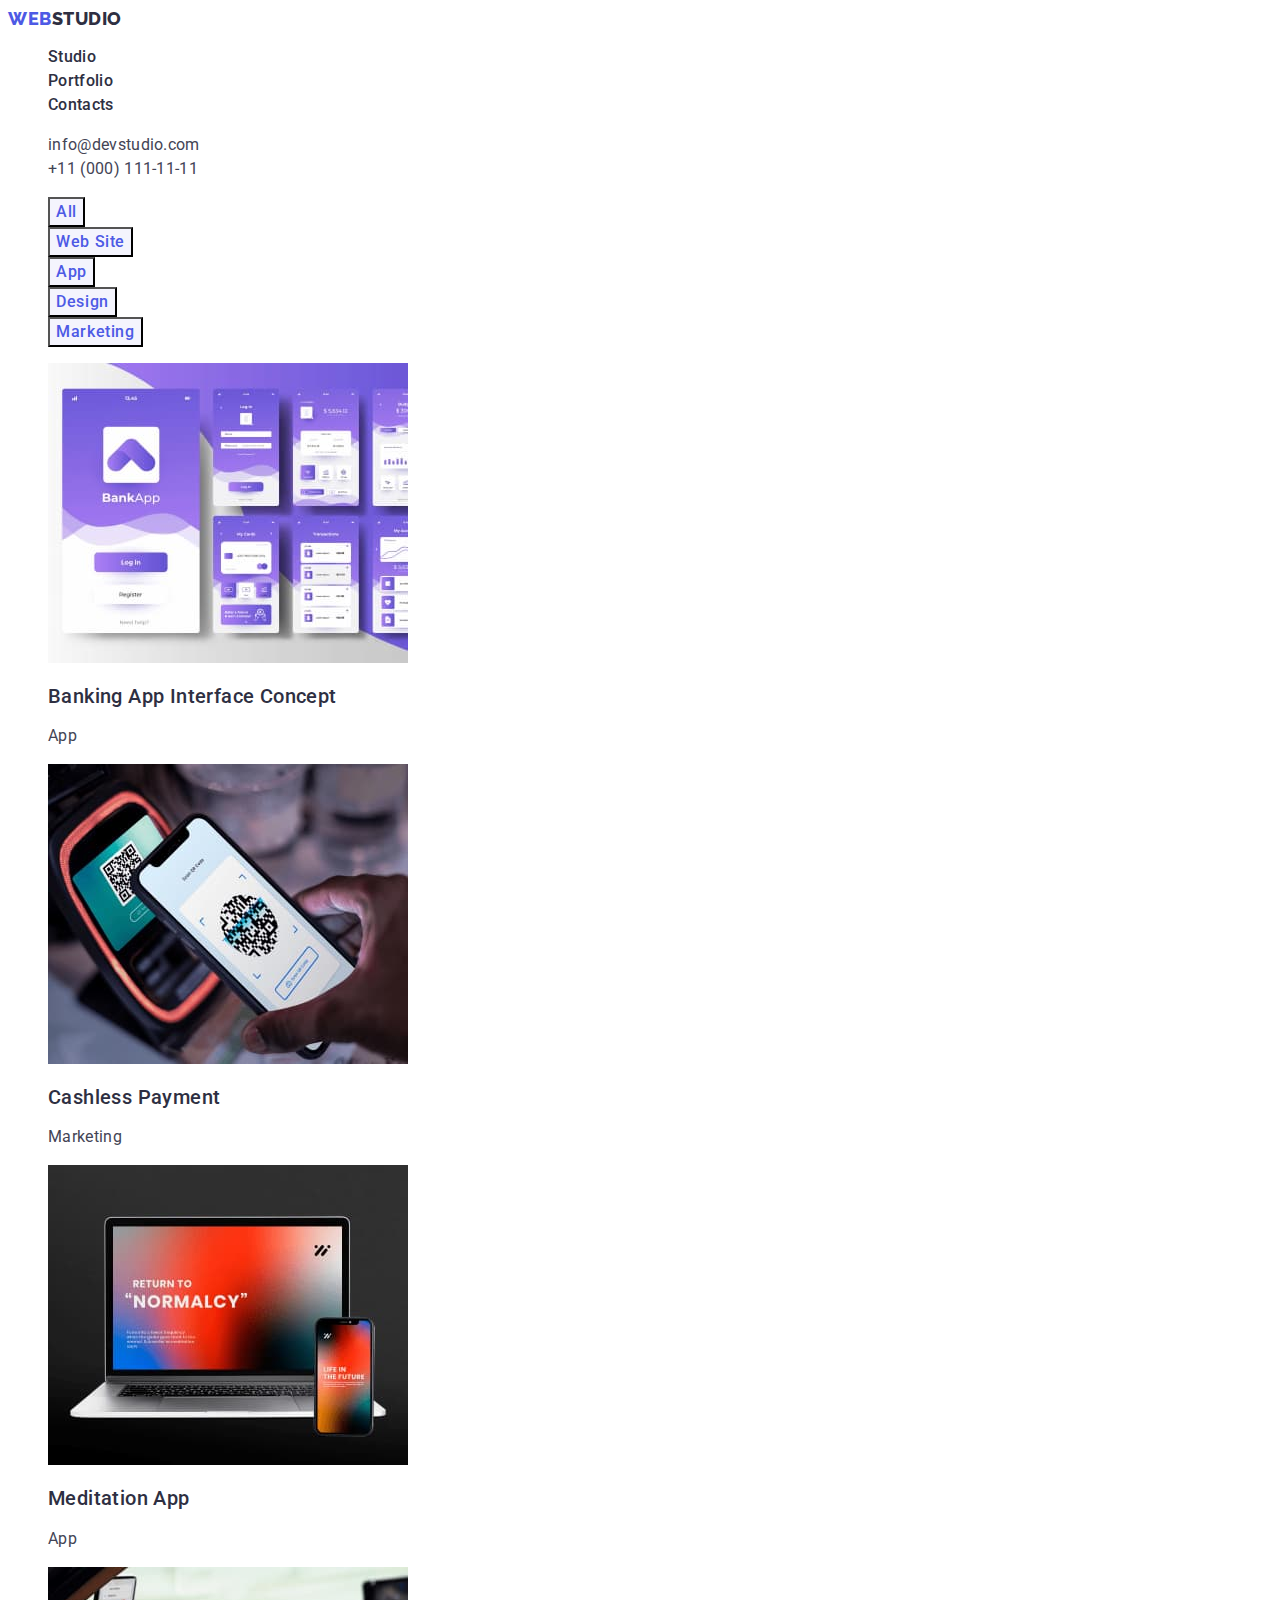
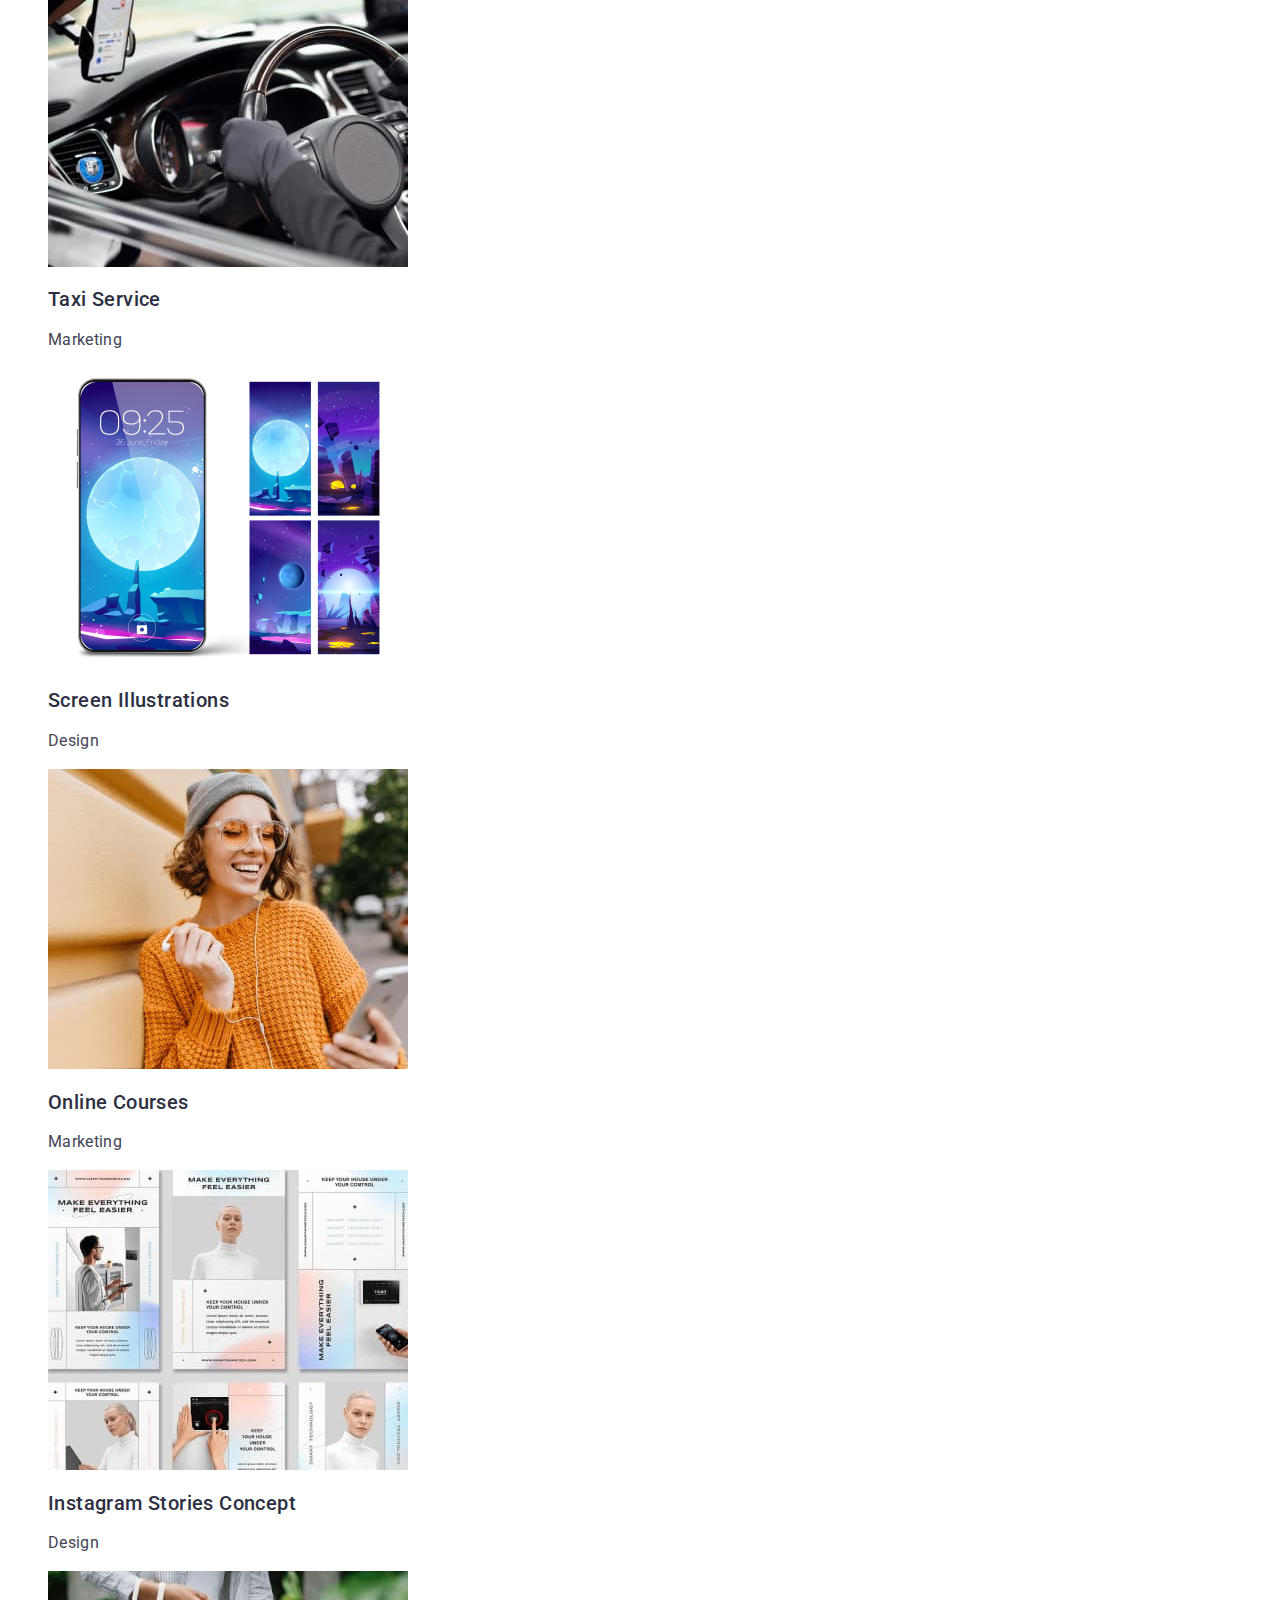
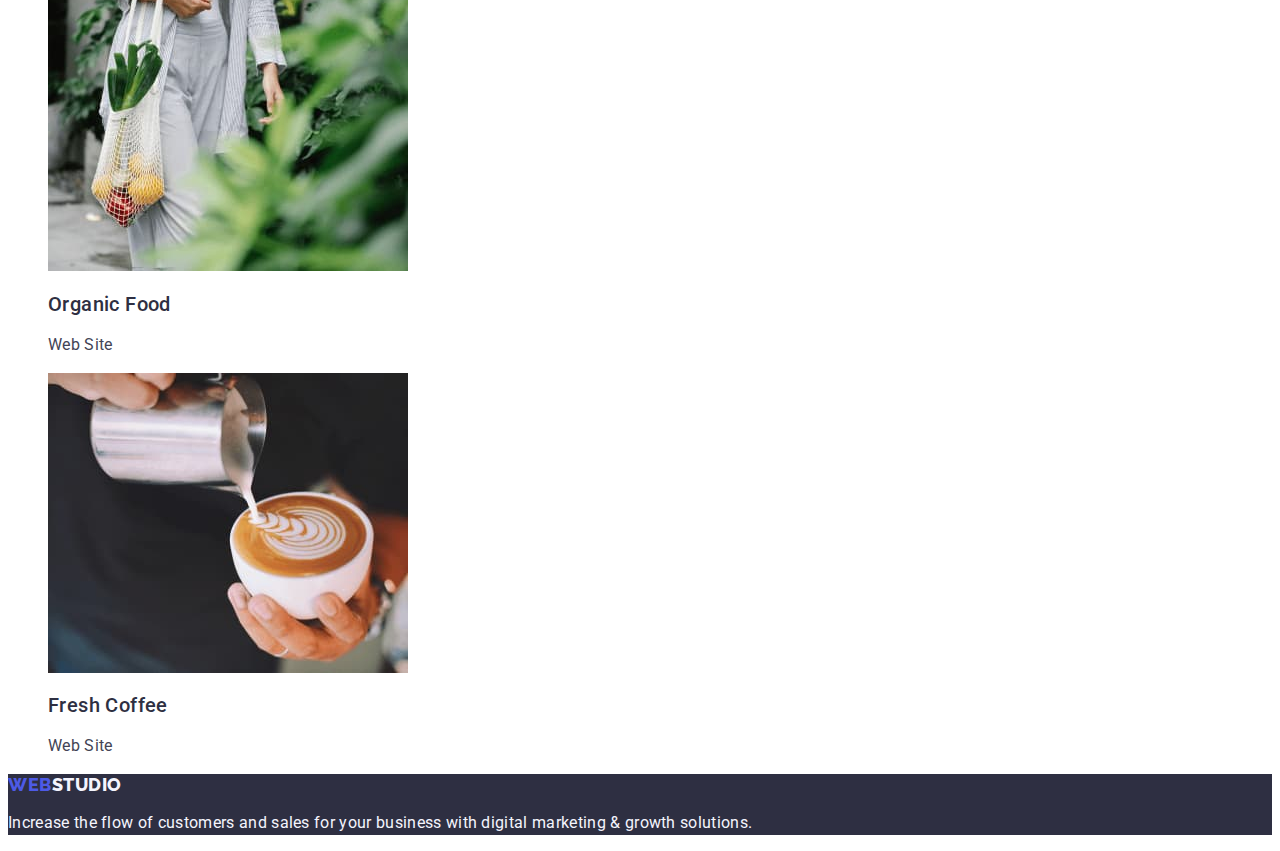
==== portfolio.html @ b1400682 "Initial commit" ====
<!DOCTYPE html>
<html lang="en">
  <head>
    <meta charset="UTF-8" />
    <meta http-equiv="X-UA-Compatible" content="IE=edge" />
    <meta name="viewport" content="width=device-width, initial-scale=1.0" />
    <title>Portfolio</title>
    <link rel="preconnect" href="https://fonts.googleapis.com" />
    <link rel="preconnect" href="https://fonts.gstatic.com" crossorigin />
    <link
      href="https://fonts.googleapis.com/css2?family=Raleway:wght@800&family=Roboto:wght@400;500;700;900&display=swap"
      rel="stylesheet"
    />
    <link rel="stylesheet" href="./css/styles.css" />
  </head>
  <body>
    <header class="page-header">
      <nav class="nav-header">
        <a class="logo link" href="./index.html"
          >Web<span class="part-logo">Studio</span></a
        >
        <ul class="menu list">
          <li class="menu-item">
            <a class="menu-link link" href="./index.html">Studio</a>
          </li>
          <li>
            <a class="menu-link link" href="./portfolio.html">Portfolio</a>
          </li>
          <li class="menu-item">
            <a class="menu-link link" href="">Contacts</a>
          </li>
        </ul>
      </nav>
      <address class="contacts">
        <ul class="contact-information list">
          <li class="contact-information-item">
            <a
              class="contact-information-link link"
              href="mailto:info@devstudio.com"
              >info@devstudio.com</a
            >
          </li>
          <li class="contact-information-item">
            <a class="contact-information-link link" href="tel:+110001111111"
              >+11 (000) 111-11-11</a
            >
          </li>
        </ul>
      </address>
    </header>

    <main>
      <section class="projects">
        <h1 hidden>List of projects</h1>
        <ul class="list">
          <li class="list-item">
            <button type="button" class="btn-filter">All</button>
          </li>
          <li class="list-item">
            <button type="button" class="btn-filter">Web Site</button>
          </li>
          <li class="list-item">
            <button type="button" class="btn-filter">App</button>
          </li>
          <li class="list-item">
            <button type="button" class="btn-filter">Design</button>
          </li>
          <li class="list-item">
            <button type="button" class="btn-filter">Marketing</button>
          </li>
        </ul>

        <ul class="projects-list list">
          <li class="projects-item">
            <a class="projects-link link" href="">
              <img
                class="projects-img"
                src="./images/portfolio/img8.jpg"
                alt="Internet banking
              application"
                width="360"
              />
              <h2 class="projects-tittle">Banking App Interface Concept</h2>
              <p class="projects-filter">App</p></a
            >
          </li>

          <li class="projects-item">
            <a class="projects-link link" href="">
              <img
                class="projects-img"
                src="./images/portfolio/img7.jpg"
                alt="Payment system"
                width="360"
              />
              <h2 class="projects-tittle">Cashless Payment</h2>
              <p class="projects-filter">Marketing</p></a
            >
          </li>

          <li class="projects-item">
            <a class="projects-link link" href="">
              <img
                class="projects-img"
                src="./images/portfolio/img6.jpg"
                alt="Laptop and smartphone
              with meditation app open"
                width="360"
              />
              <h2 class="projects-tittle">Meditation App</h2>
              <p class="projects-filter">App</p></a
            >
          </li>

          <li class="projects-item">
            <a class="projects-link link" href="">
              <img
                class="projects-img"
                src="./images/portfolio/img5.jpg"
                alt="Interior of a car with
              a driver"
                width="360"
              />
              <h2 class="projects-tittle">Taxi Service</h2>
              <p class="projects-filter">Marketing</p></a
            >
          </li>

          <li class="projects-item">
            <a class="projects-link link" href="">
              <img
                class="projects-img"
                src="./images/portfolio/img4.jpg"
                alt="Smartphone with home
              screen wallpaper"
                width="360"
              />
              <h2 class="projects-tittle">Screen Illustrations</h2>
              <p class="projects-filter">Design</p></a
            >
          </li>

          <li class="projects-item">
            <a class="projects-link link" href="">
              <img
                class="projects-img"
                src="./images/portfolio/img3.jpg"
                alt="A girl in headphones
              and with a smartphone in her hands"
                width="360"
              />
              <h2 class="projects-tittle">Online Courses</h2>
              <p class="projects-filter">Marketing</p></a
            >
          </li>

          <li class="projects-item">
            <a class="projects-link link" href="">
              <img
                class="projects-img"
                src="./images/portfolio/img2.jpg"
                alt="Layouts for Instagram
              stories"
                width="360"
              />
              <h2 class="projects-tittle">Instagram Stories Concept</h2>
              <p class="projects-filter">Design</p></a
            >
          </li>

          <li class="projects-item">
            <a class="projects-link link" href="">
              <img
                class="projects-img"
                src="./images/portfolio/img1.jpg"
                alt="The girl is holding a
              net with fruits"
                width="360"
              />
              <h2 class="projects-tittle">Organic Food</h2>
              <p class="projects-filter">Web Site</p></a
            >
          </li>

          <li class="projects-item">
            <a class="projects-link link" href="">
              <img
                class="projects-img"
                src="./images/portfolio/img.jpg"
                alt="A mug of coffee in the
              barista's hand"
                width="360"
              />
              <h2 class="projects-tittle">Fresh Coffee</h2>
              <p class="projects-filter">Web Site</p></a
            >
          </li>
        </ul>
      </section>
    </main>
    <footer class="footer">
      <a class="footer-logo link" href="./index.html"
        >Web<span class="footer-part-logo">Studio</span></a
      >
      <p class="footer-text">
        Increase the flow of customers and sales for your business with digital
        marketing & growth solutions.
      </p>
    </footer>
  </body>
</html>
---- css/styles.css ----
:root {
  --main-font-family: 'Roboto', sans-serif;
  --secondary-font-family: 'Raleway', sans-serif;
  --primary-text-color: #434455;
  --secondary-text-color: #2e2f42;
  --accent-color: #4d5ae5;
  --hover-focus-color: #404bbf;
  --text-color-theme-dark: #f4f4fd;
  --background-color-light: #f4f4fd;
  --background-color-dark: #2e2f42;
}

.list {
  list-style: none;
}

.link {
  text-decoration: none;
}

button {
  font-family: inherit;
  cursor: pointer;
}

body {
  font-family: var(--main-font-family);
  color: var(--primary-text-color);
  background-color: #ffffff;
}

/* Header */
.logo,
.part-logo {
  font-family: var(--secondary-font-family);
  color: var(--accent-color);
  font-weight: 800;
  font-size: 18px;
  line-height: 1.17;
  letter-spacing: 0.03em;
  text-transform: uppercase;
}
.part-logo {
  color: var(--secondary-text-color);
}
.menu-link {
  font-weight: 500;
  font-size: 16px;
  line-height: 1.5;
  letter-spacing: 0.02em;
  color: var(--secondary-text-color);
}
.menu-link:hover,
.menu-link:focus {
  color: var(--hover-focus-color);
}
.contacts {
  font-style: normal;
}
.contact-information-link:hover,
.contact-information-link:focus {
  color: var(--hover-focus-color);
}
.contact-information-link {
  font-size: 16px;
  line-height: 1.5;
  letter-spacing: 0.02em;
  color: var(--primary-text-color);
}
.current:hover,
.current:focus {
  color: var(--hover-focus-color);
}
/* Hero section */
.hero-title {
  font-weight: 700;
  font-size: 56px;
  line-height: 1.07;
  text-align: center;
  letter-spacing: 0.02em;
  color: #ffffff;
}
.hero {
  background-color: var(--background-color-dark);
}

.btn-order {
  font-family: inherit;
  font-weight: 500;
  font-size: 16px;
  line-height: 1.5;
  align-items: center;
  letter-spacing: 0.04em;
  color: #ffffff;
  background: var(--accent-color);
}
.btn-order:hover,
.btn-order:focus {
  background-color: var(--hover-focus-color);
}

/* Feautures section */
.feautures-tittle {
  font-weight: 500;
  font-size: 20px;
  line-height: 1.2;
  letter-spacing: 0.02em;
  color: var(--secondary-text-color);
}
.feautures-text {
  font-size: 16px;
  line-height: 1.5;
  letter-spacing: 0.02em;
}
/* Activity */
.activity-tittle,
.team-tittle {
  font-weight: 700;
  font-size: 36px;
  line-height: 1.11;
  text-align: center;
  letter-spacing: 0.02em;
  text-transform: capitalize;
  color: var(--secondary-text-color);
}
/* Our Team */
.team-member {
  font-weight: 500;
  font-size: 20px;
  line-height: 1.2;
  letter-spacing: 0.02em;
  color: var(--secondary-text-color);
}
.team-member-position {
  font-size: 16px;
  line-height: 1.5;
  letter-spacing: 0.02em;
}
.team {
  background-color: var(--background-color-light);
}
.team-item {
  background-color: #ffffff;
}
/* Footer */
.footer {
  background-color: var(--background-color-dark);
}
.footer-text {
  font-size: 16px;
  line-height: 1.5;
  letter-spacing: 0.02em;
  color: var(--text-color-theme-dark);
}
.footer-logo,
.footer-part-logo {
  font-family: var(--secondary-font-family);
  color: var(--accent-color);
  font-weight: 800;
  font-size: 18px;
  line-height: 1.17;
  letter-spacing: 0.03em;
  text-transform: uppercase;
}
.footer-part-logo {
  color: var(--text-color-theme-dark);
}

/* Portfolio */
.btn-filter {
  font-family: inherit;
  font-weight: 500;
  font-size: 16px;
  line-height: 1.5;
  align-items: center;
  text-align: center;
  letter-spacing: 0.04em;
  color: var(--accent-color);
  background-color: var(--background-color-light);
}
.btn-filter:hover,
.btn-filter:focus {
  color: #ffffff;
  background-color: var(--hover-focus-color);
}
/* Projects */
.projects-tittle {
  font-weight: 500;
  font-size: 20px;
  line-height: 1.2;
  letter-spacing: 0.02em;
  color: var(--secondary-text-color);
}
.projects-filter {
  font-size: 16px;
  line-height: 1.5;
  letter-spacing: 0.02em;
  color: var(--primary-text-color);
}
.projects-item {
  background-color: #ffffff;
}
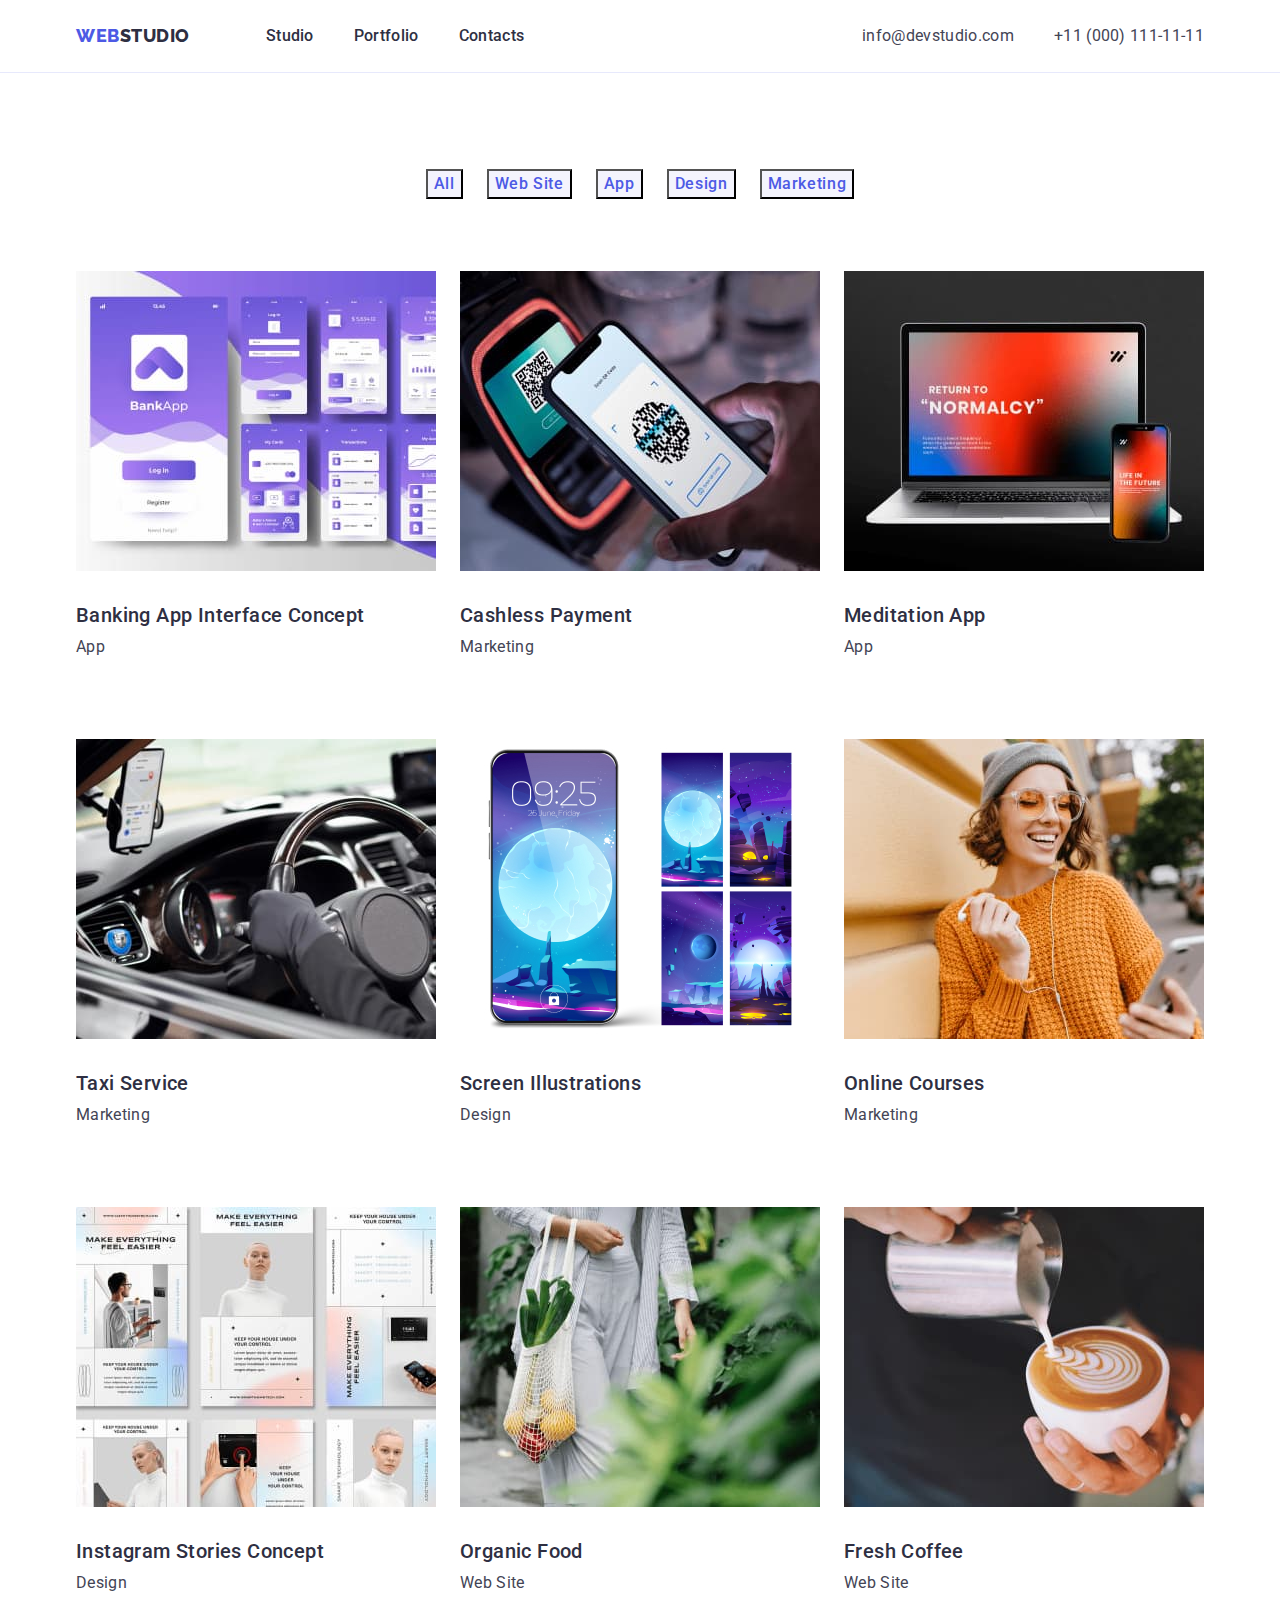
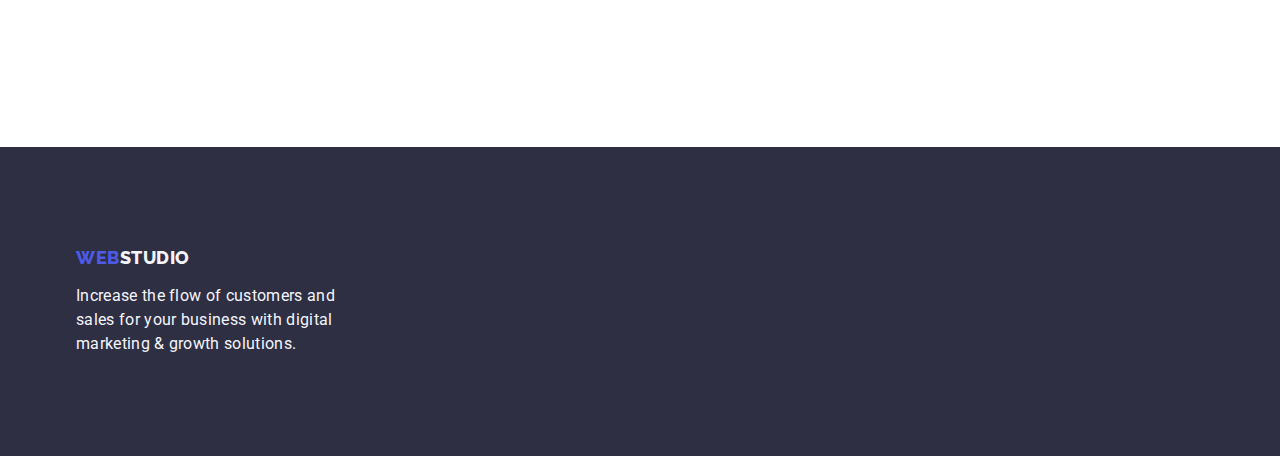
==== commit 16506ab4: "adds geometry" ====
--- a/portfolio.html
+++ b/portfolio.html
@@ -11,201 +11,231 @@
       href="https://fonts.googleapis.com/css2?family=Raleway:wght@800&family=Roboto:wght@400;500;700;900&display=swap"
       rel="stylesheet"
     />
+    <link
+      rel="stylesheet"
+      href="https://cdnjs.cloudflare.com/ajax/libs/modern-normalize/1.1.0/modern-normalize.min.css"
+    />
     <link rel="stylesheet" href="./css/styles.css" />
   </head>
   <body>
-    <header class="page-header">
-      <nav class="nav-header">
-        <a class="logo link" href="./index.html"
-          >Web<span class="part-logo">Studio</span></a
-        >
-        <ul class="menu list">
-          <li class="menu-item">
-            <a class="menu-link link" href="./index.html">Studio</a>
-          </li>
-          <li>
-            <a class="menu-link link" href="./portfolio.html">Portfolio</a>
-          </li>
-          <li class="menu-item">
-            <a class="menu-link link" href="">Contacts</a>
-          </li>
-        </ul>
-      </nav>
-      <address class="contacts">
-        <ul class="contact-information list">
-          <li class="contact-information-item">
-            <a
-              class="contact-information-link link"
-              href="mailto:info@devstudio.com"
-              >info@devstudio.com</a
-            >
-          </li>
-          <li class="contact-information-item">
-            <a class="contact-information-link link" href="tel:+110001111111"
-              >+11 (000) 111-11-11</a
-            >
-          </li>
-        </ul>
-      </address>
+    <header class="page-header header-portfolio">
+      <div class="container page-header-container">
+        <nav class="nav-header">
+          <a class="logo link" href="./index.html"
+            >Web<span class="part-logo">Studio</span></a
+          >
+          <ul class="menu list">
+            <li class="menu-item">
+              <a class="menu-link link" href="./index.html">Studio</a>
+            </li>
+            <li class="menu-item">
+              <a class="menu-link link" href="./portfolio.html">Portfolio</a>
+            </li>
+            <li class="menu-item">
+              <a class="menu-link link" href="">Contacts</a>
+            </li>
+          </ul>
+        </nav>
+        <address class="contacts">
+          <ul class="contact-information list">
+            <li class="contact-information-item">
+              <a
+                class="contact-information-link link"
+                href="mailto:info@devstudio.com"
+                >info@devstudio.com</a
+              >
+            </li>
+            <li class="contact-information-item">
+              <a class="contact-information-link link" href="tel:+110001111111"
+                >+11 (000) 111-11-11</a
+              >
+            </li>
+          </ul>
+        </address>
+      </div>
     </header>
 
     <main>
       <section class="projects">
-        <h1 hidden>List of projects</h1>
-        <ul class="list">
-          <li class="list-item">
-            <button type="button" class="btn-filter">All</button>
-          </li>
-          <li class="list-item">
-            <button type="button" class="btn-filter">Web Site</button>
-          </li>
-          <li class="list-item">
-            <button type="button" class="btn-filter">App</button>
-          </li>
-          <li class="list-item">
-            <button type="button" class="btn-filter">Design</button>
-          </li>
-          <li class="list-item">
-            <button type="button" class="btn-filter">Marketing</button>
-          </li>
-        </ul>
-
-        <ul class="projects-list list">
-          <li class="projects-item">
-            <a class="projects-link link" href="">
-              <img
-                class="projects-img"
-                src="./images/portfolio/img8.jpg"
-                alt="Internet banking
+        <div class="container projects-container">
+          <h1 hidden>List of projects</h1>
+          <ul class="list projects-list-btn">
+            <li class="list-item">
+              <button type="button" class="btn-filter">All</button>
+            </li>
+            <li class="list-item">
+              <button type="button" class="btn-filter">Web Site</button>
+            </li>
+            <li class="list-item">
+              <button type="button" class="btn-filter">App</button>
+            </li>
+            <li class="list-item">
+              <button type="button" class="btn-filter">Design</button>
+            </li>
+            <li class="list-item">
+              <button type="button" class="btn-filter">Marketing</button>
+            </li>
+          </ul>
+
+          <ul class="projects-list list">
+            <li class="projects-item">
+              <a class="projects-link link" href="">
+                <img
+                  class="projects-img"
+                  src="./images/portfolio/img8.jpg"
+                  alt="Internet banking
               application"
-                width="360"
-              />
-              <h2 class="projects-tittle">Banking App Interface Concept</h2>
-              <p class="projects-filter">App</p></a
-            >
-          </li>
-
-          <li class="projects-item">
-            <a class="projects-link link" href="">
-              <img
-                class="projects-img"
-                src="./images/portfolio/img7.jpg"
-                alt="Payment system"
-                width="360"
-              />
-              <h2 class="projects-tittle">Cashless Payment</h2>
-              <p class="projects-filter">Marketing</p></a
-            >
-          </li>
-
-          <li class="projects-item">
-            <a class="projects-link link" href="">
-              <img
-                class="projects-img"
-                src="./images/portfolio/img6.jpg"
-                alt="Laptop and smartphone
+                  width="360"
+                />
+                <div class="projects-text">
+                  <h2 class="projects-tittle">Banking App Interface Concept</h2>
+                  <p class="projects-filter">App</p>
+                </div></a
+              >
+            </li>
+
+            <li class="projects-item">
+              <a class="projects-link link" href="">
+                <img
+                  class="projects-img"
+                  src="./images/portfolio/img7.jpg"
+                  alt="Payment system"
+                  width="360"
+                />
+                <div class="projects-text">
+                  <h2 class="projects-tittle">Cashless Payment</h2>
+                  <p class="projects-filter">Marketing</p>
+                </div>
+              </a>
+            </li>
+
+            <li class="projects-item">
+              <a class="projects-link link" href="">
+                <img
+                  class="projects-img"
+                  src="./images/portfolio/img6.jpg"
+                  alt="Laptop and smartphone
               with meditation app open"
-                width="360"
-              />
-              <h2 class="projects-tittle">Meditation App</h2>
-              <p class="projects-filter">App</p></a
-            >
-          </li>
-
-          <li class="projects-item">
-            <a class="projects-link link" href="">
-              <img
-                class="projects-img"
-                src="./images/portfolio/img5.jpg"
-                alt="Interior of a car with
+                  width="360"
+                />
+                <div class="projects-text">
+                  <h2 class="projects-tittle">Meditation App</h2>
+                  <p class="projects-filter">App</p>
+                </div>
+              </a>
+            </li>
+
+            <li class="projects-item">
+              <a class="projects-link link" href="">
+                <img
+                  class="projects-img"
+                  src="./images/portfolio/img5.jpg"
+                  alt="Interior of a car with
               a driver"
-                width="360"
-              />
-              <h2 class="projects-tittle">Taxi Service</h2>
-              <p class="projects-filter">Marketing</p></a
-            >
-          </li>
-
-          <li class="projects-item">
-            <a class="projects-link link" href="">
-              <img
-                class="projects-img"
-                src="./images/portfolio/img4.jpg"
-                alt="Smartphone with home
+                  width="360"
+                />
+                <div class="projects-text">
+                  <h2 class="projects-tittle">Taxi Service</h2>
+                  <p class="projects-filter">Marketing</p>
+                </div>
+              </a>
+            </li>
+
+            <li class="projects-item">
+              <a class="projects-link link" href="">
+                <img
+                  class="projects-img"
+                  src="./images/portfolio/img4.jpg"
+                  alt="Smartphone with home
               screen wallpaper"
-                width="360"
-              />
-              <h2 class="projects-tittle">Screen Illustrations</h2>
-              <p class="projects-filter">Design</p></a
-            >
-          </li>
-
-          <li class="projects-item">
-            <a class="projects-link link" href="">
-              <img
-                class="projects-img"
-                src="./images/portfolio/img3.jpg"
-                alt="A girl in headphones
+                  width="360"
+                />
+                <div class="projects-text">
+                  <h2 class="projects-tittle">Screen Illustrations</h2>
+                  <p class="projects-filter">Design</p>
+                </div>
+              </a>
+            </li>
+
+            <li class="projects-item">
+              <a class="projects-link link" href="">
+                <img
+                  class="projects-img"
+                  src="./images/portfolio/img3.jpg"
+                  alt="A girl in headphones
               and with a smartphone in her hands"
-                width="360"
-              />
-              <h2 class="projects-tittle">Online Courses</h2>
-              <p class="projects-filter">Marketing</p></a
-            >
-          </li>
-
-          <li class="projects-item">
-            <a class="projects-link link" href="">
-              <img
-                class="projects-img"
-                src="./images/portfolio/img2.jpg"
-                alt="Layouts for Instagram
+                  width="360"
+                />
+                <div class="projects-text">
+                  <h2 class="projects-tittle">Online Courses</h2>
+                  <p class="projects-filter">Marketing</p>
+                </div>
+              </a>
+            </li>
+
+            <li class="projects-item">
+              <a class="projects-link link" href="">
+                <img
+                  class="projects-img"
+                  src="./images/portfolio/img2.jpg"
+                  alt="Layouts for Instagram
               stories"
-                width="360"
-              />
-              <h2 class="projects-tittle">Instagram Stories Concept</h2>
-              <p class="projects-filter">Design</p></a
-            >
-          </li>
-
-          <li class="projects-item">
-            <a class="projects-link link" href="">
-              <img
-                class="projects-img"
-                src="./images/portfolio/img1.jpg"
-                alt="The girl is holding a
+                  width="360"
+                />
+                <div class="projects-text">
+                  <h2 class="projects-tittle">Instagram Stories Concept</h2>
+                  <p class="projects-filter">Design</p>
+                </div>
+              </a>
+            </li>
+
+            <li class="projects-item">
+              <a class="projects-link link" href="">
+                <img
+                  class="projects-img"
+                  src="./images/portfolio/img1.jpg"
+                  alt="The girl is holding a
               net with fruits"
-                width="360"
-              />
-              <h2 class="projects-tittle">Organic Food</h2>
-              <p class="projects-filter">Web Site</p></a
-            >
-          </li>
-
-          <li class="projects-item">
-            <a class="projects-link link" href="">
-              <img
-                class="projects-img"
-                src="./images/portfolio/img.jpg"
-                alt="A mug of coffee in the
+                  width="360"
+                />
+                <div class="projects-text">
+                  <h2 class="projects-tittle">Organic Food</h2>
+                  <p class="projects-filter">Web Site</p>
+                </div>
+              </a>
+            </li>
+
+            <li class="projects-item">
+              <a class="projects-link link" href="">
+                <img
+                  class="projects-img"
+                  src="./images/portfolio/img.jpg"
+                  alt="A mug of coffee in the
               barista's hand"
-                width="360"
-              />
-              <h2 class="projects-tittle">Fresh Coffee</h2>
-              <p class="projects-filter">Web Site</p></a
-            >
-          </li>
-        </ul>
+                  width="360"
+                />
+                <div class="projects-text">
+                  <h2 class="projects-tittle">Fresh Coffee</h2>
+                  <p class="projects-filter">Web Site</p>
+                </div>
+              </a>
+            </li>
+          </ul>
+        </div>
       </section>
     </main>
     <footer class="footer">
-      <a class="footer-logo link" href="./index.html"
-        >Web<span class="footer-part-logo">Studio</span></a
-      >
-      <p class="footer-text">
-        Increase the flow of customers and sales for your business with digital
-        marketing & growth solutions.
-      </p>
+      <div class="container">
+        <div class="full-logo">
+          <a class="footer-logo link" href="./index.html"
+            >Web<span class="footer-part-logo">Studio</span></a
+          >
+        </div>
+        <p class="footer-text">
+          Increase the flow of customers and sales for your business with
+          digital marketing & growth solutions.
+        </p>
+      </div>
     </footer>
   </body>
 </html>
--- a/css/styles.css
+++ b/css/styles.css
@@ -19,7 +19,6 @@
 }
 
 button {
-  font-family: inherit;
   cursor: pointer;
 }
 
@@ -27,6 +26,37 @@
   font-family: var(--main-font-family);
   color: var(--primary-text-color);
   background-color: #ffffff;
+}
+
+h1,
+h2,
+h3,
+h4,
+p {
+  margin-top: 0;
+  margin-bottom: 0;
+}
+
+ul,
+ol {
+  margin-top: 0;
+  margin-bottom: 0;
+  padding-left: 0;
+}
+
+img {
+  display: block;
+}
+
+.container {
+  width: 1158px;
+  padding: 0 15px;
+  margin-left: auto;
+  margin-right: auto;
+}
+.section {
+  padding-top: 120px;
+  padding-bottom: 120px;
 }
 
 /* Header */
@@ -43,6 +73,39 @@
 .part-logo {
   color: var(--secondary-text-color);
 }
+
+.page-header {
+  display: flex;
+  align-items: center;
+  padding-top: 24px;
+  padding-bottom: 24px;
+}
+
+.page-header-container {
+  display: flex;
+  align-items: center;
+}
+.nav-header {
+  display: flex;
+  align-items: center;
+  column-gap: 76px;
+}
+.menu {
+  display: flex;
+  column-gap: 40px;
+}
+.menu .link {
+  padding-top: 24px;
+  padding-bottom: 24px;
+}
+.contact-information {
+  display: flex;
+  column-gap: 40px;
+}
+.contacts .link {
+  padding-top: 24px;
+  padding-bottom: 24px;
+}
 .menu-link {
   font-weight: 500;
   font-size: 16px;
@@ -56,6 +119,7 @@
 }
 .contacts {
   font-style: normal;
+  margin-left: auto;
 }
 .contact-information-link:hover,
 .contact-information-link:focus {
@@ -71,6 +135,7 @@
 .current:focus {
   color: var(--hover-focus-color);
 }
+
 /* Hero section */
 .hero-title {
   font-weight: 700;
@@ -85,11 +150,17 @@
 }
 
 .btn-order {
-  font-family: inherit;
-  font-weight: 500;
-  font-size: 16px;
-  line-height: 1.5;
-  align-items: center;
+  display: flex;
+  margin-left: auto;
+  margin-right: auto;
+  margin-top: 48px;
+  padding: 15px 30px;
+  min-width: 169px;
+  border-radius: 4px;
+
+  font-weight: 500;
+  font-size: 16px;
+  line-height: 1.5;
   letter-spacing: 0.04em;
   color: #ffffff;
   background: var(--accent-color);
@@ -100,7 +171,13 @@
 }
 
 /* Feautures section */
+.feautures-list {
+  display: flex;
+  column-gap: 24px;
+}
 .feautures-tittle {
+  margin-bottom: 8px;
+
   font-weight: 500;
   font-size: 20px;
   line-height: 1.2;
@@ -123,13 +200,26 @@
   text-transform: capitalize;
   color: var(--secondary-text-color);
 }
+.team-tittle {
+  margin-bottom: 72px;
+}
+.activity-tittle {
+  margin-bottom: 72px;
+}
+.activity-list {
+  display: flex;
+  column-gap: 24px;
+}
 /* Our Team */
+
 .team-member {
   font-weight: 500;
   font-size: 20px;
   line-height: 1.2;
   letter-spacing: 0.02em;
   color: var(--secondary-text-color);
+
+  margin-bottom: 8px;
 }
 .team-member-position {
   font-size: 16px;
@@ -139,14 +229,31 @@
 .team {
   background-color: var(--background-color-light);
 }
-.team-item {
+/* .team-item { 
+  flex-basis: calc((100%-72px) / 4);
   background-color: #ffffff;
-}
+}*/
+
+.team-list {
+  display: flex;
+  column-gap: 24px;
+}
+.team-text {
+  padding: 32px 16px;
+  text-align: center;
+}
+
 /* Footer */
 .footer {
   background-color: var(--background-color-dark);
-}
+  padding-top: 100px;
+  padding-bottom: 100px;
+}
+
 .footer-text {
+  width: 264px;
+  min-height: 72px;
+
   font-size: 16px;
   line-height: 1.5;
   letter-spacing: 0.02em;
@@ -165,8 +272,16 @@
 .footer-part-logo {
   color: var(--text-color-theme-dark);
 }
+.full-logo {
+  display: flex;
+  margin-bottom: 16px;
+}
 
 /* Portfolio */
+.header-portfolio {
+  margin-bottom: 96px;
+  border-bottom: 1px solid #e7e9fc;
+}
 .btn-filter {
   font-family: inherit;
   font-weight: 500;
@@ -184,12 +299,25 @@
   background-color: var(--hover-focus-color);
 }
 /* Projects */
+.projects-list-btn {
+  display: flex;
+  column-gap: 24px;
+  justify-content: center;
+  margin-bottom: 72px;
+}
+.projects-list {
+  display: flex;
+  flex-wrap: wrap;
+  margin-bottom: 120px;
+}
 .projects-tittle {
   font-weight: 500;
   font-size: 20px;
   line-height: 1.2;
   letter-spacing: 0.02em;
   color: var(--secondary-text-color);
+
+  margin-bottom: 8px;
 }
 .projects-filter {
   font-size: 16px;
@@ -198,5 +326,19 @@
   color: var(--primary-text-color);
 }
 .projects-item {
+  width: calc((100% - 48px) / 3);
+  margin-right: 24px;
+  margin-bottom: 48px;
+
   background-color: #ffffff;
 }
+.projects-item:nth-child(3n) {
+  margin-right: 0;
+}
+.projects-item:nth-last-child(-n + 3) {
+  margin-bottom: 0;
+}
+.projects-text {
+  padding-top: 32px;
+  padding-bottom: 32px;
+}
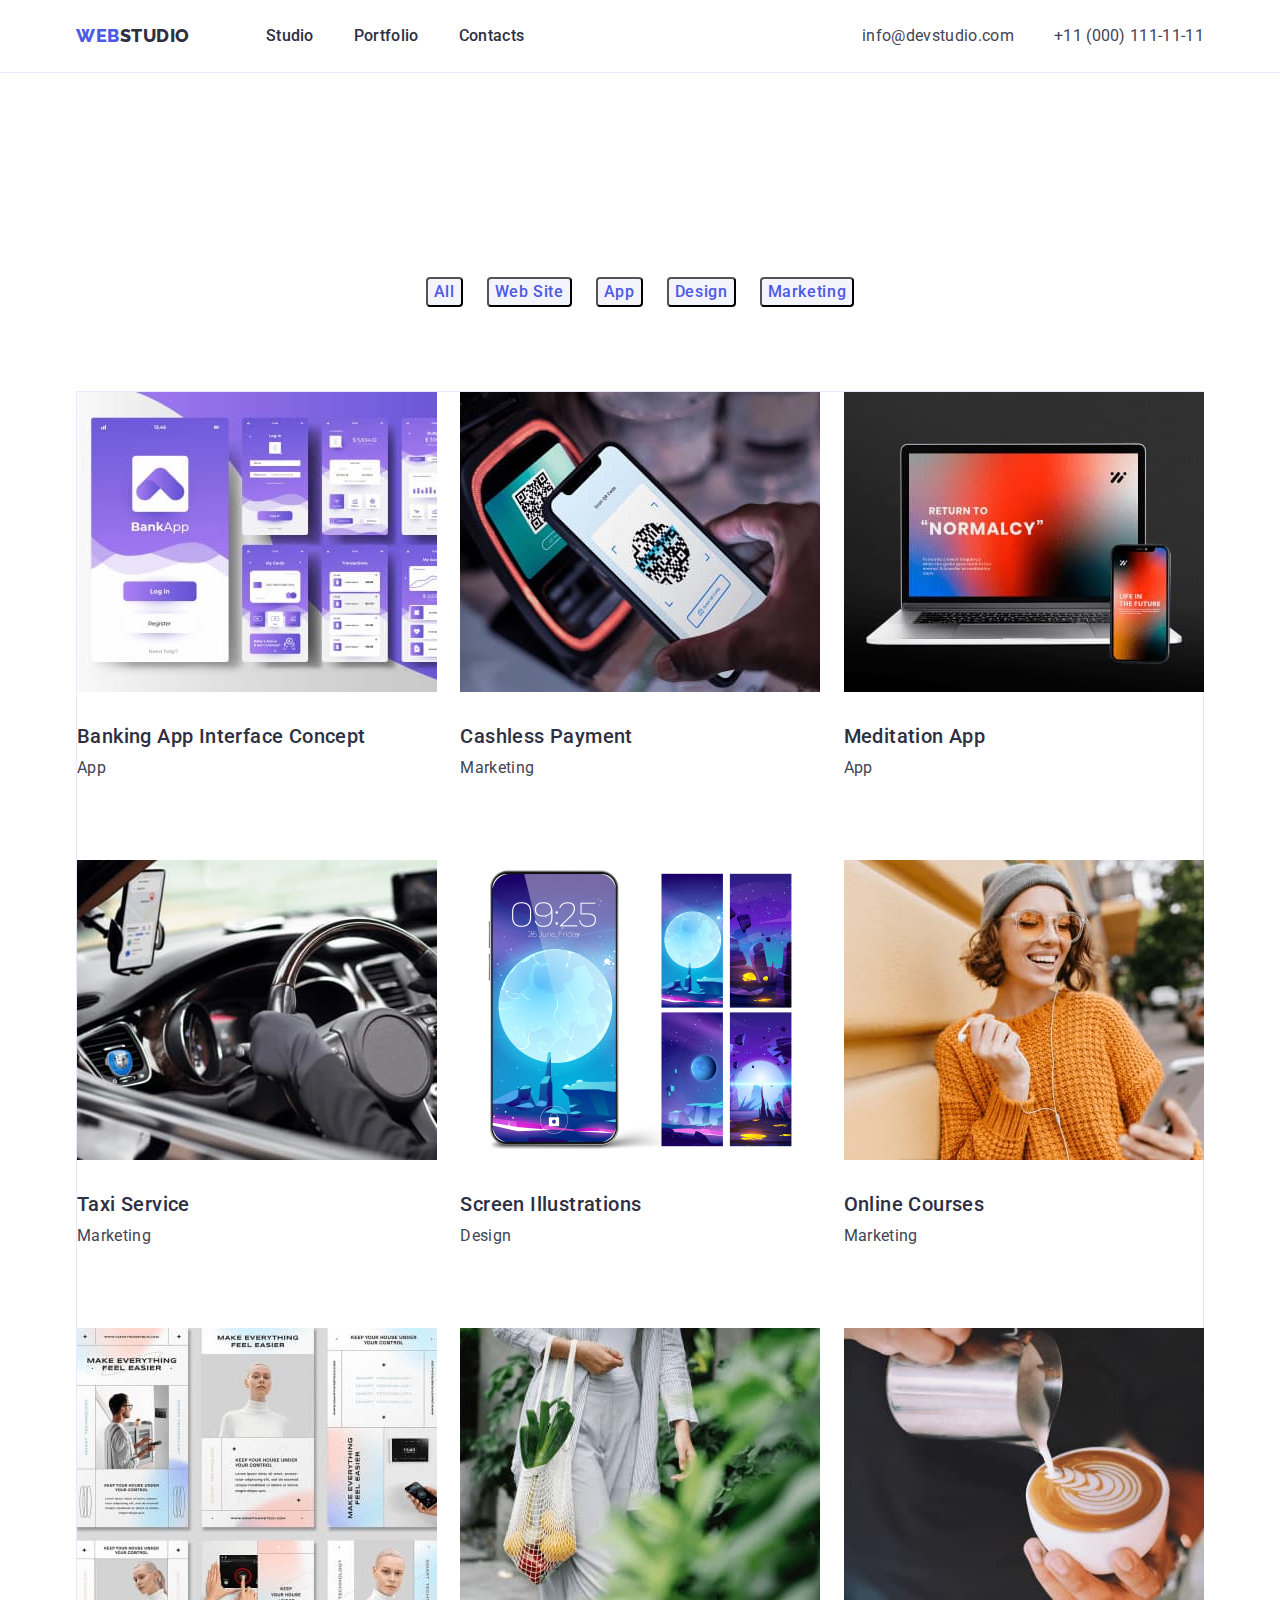
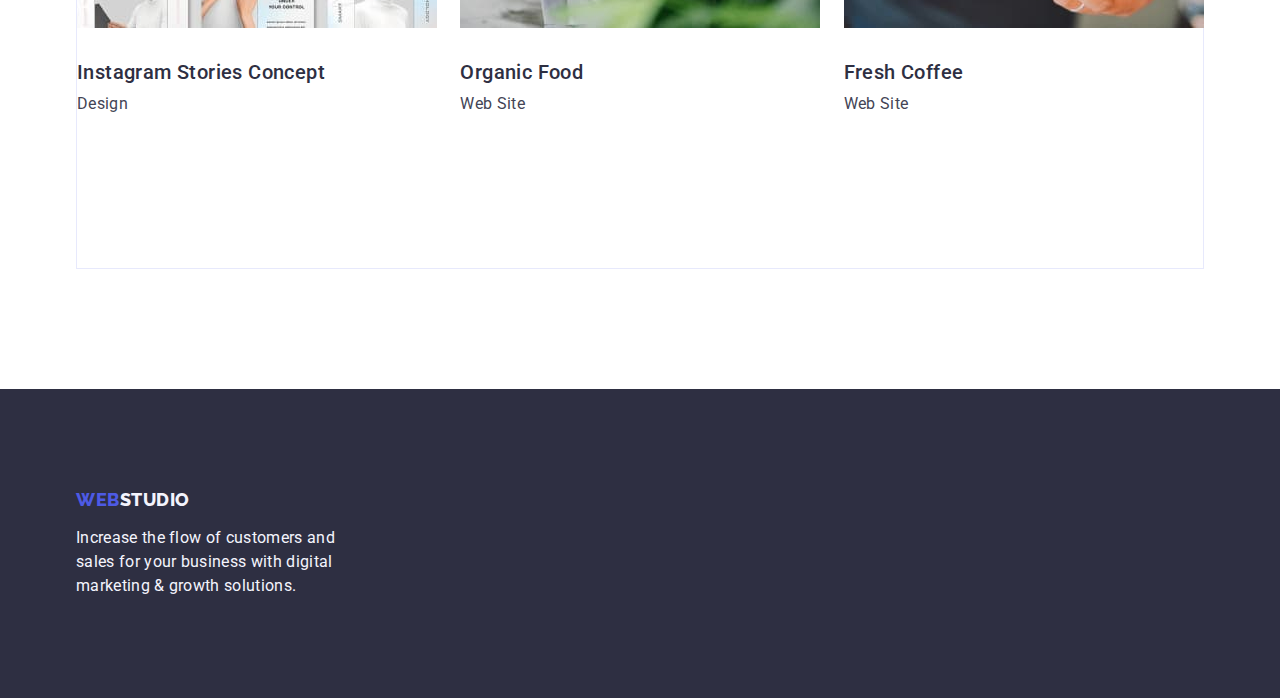
==== commit d988d388: "edited" ====
--- a/portfolio.html
+++ b/portfolio.html
@@ -21,9 +21,11 @@
     <header class="page-header header-portfolio">
       <div class="container page-header-container">
         <nav class="nav-header">
-          <a class="logo link" href="./index.html"
-            >Web<span class="part-logo">Studio</span></a
-          >
+          <div class="logo-header">
+            <a class="logo link" href="./index.html"
+              >Web<span class="part-logo">Studio</span></a
+            >
+          </div>
           <ul class="menu list">
             <li class="menu-item">
               <a class="menu-link link" href="./index.html">Studio</a>
@@ -57,7 +59,7 @@
 
     <main>
       <section class="projects">
-        <div class="container projects-container">
+        <div class="container">
           <h1 hidden>List of projects</h1>
           <ul class="list projects-list-btn">
             <li class="list-item">
@@ -76,7 +78,7 @@
               <button type="button" class="btn-filter">Marketing</button>
             </li>
           </ul>
-
+<div class=" projects-container">
           <ul class="projects-list list">
             <li class="projects-item">
               <a class="projects-link link" href="">
@@ -226,11 +228,9 @@
     </main>
     <footer class="footer">
       <div class="container">
-        <div class="full-logo">
-          <a class="footer-logo link" href="./index.html"
-            >Web<span class="footer-part-logo">Studio</span></a
-          >
-        </div>
+        <a class="footer-logo link full-logo" href="./index.html"
+          >Web<span class="footer-part-logo">Studio</span></a
+        >
         <p class="footer-text">
           Increase the flow of customers and sales for your business with
           digital marketing & growth solutions.
--- a/css/styles.css
+++ b/css/styles.css
@@ -8,6 +8,7 @@
   --text-color-theme-dark: #f4f4fd;
   --background-color-light: #f4f4fd;
   --background-color-dark: #2e2f42;
+  --border-btn: #e7e9fc;
 }
 
 .list {
@@ -73,12 +74,16 @@
 .part-logo {
   color: var(--secondary-text-color);
 }
+.logo-header {
+  margin-right: 76px;
+}
 
 .page-header {
   display: flex;
   align-items: center;
   padding-top: 24px;
   padding-bottom: 24px;
+  border-bottom: 1px solid #e7e9fc;
 }
 
 .page-header-container {
@@ -88,11 +93,10 @@
 .nav-header {
   display: flex;
   align-items: center;
-  column-gap: 76px;
 }
 .menu {
   display: flex;
-  column-gap: 40px;
+  gap: 40px;
 }
 .menu .link {
   padding-top: 24px;
@@ -100,7 +104,7 @@
 }
 .contact-information {
   display: flex;
-  column-gap: 40px;
+  gap: 40px;
 }
 .contacts .link {
   padding-top: 24px;
@@ -138,25 +142,32 @@
 
 /* Hero section */
 .hero-title {
+  max-width: 496px;
   font-weight: 700;
   font-size: 56px;
   line-height: 1.07;
   text-align: center;
   letter-spacing: 0.02em;
   color: #ffffff;
+  margin-right: auto;
+  margin-left: auto;
 }
 .hero {
   background-color: var(--background-color-dark);
 }
-
+.hero-container {
+  padding: 188px 0;
+}
 .btn-order {
-  display: flex;
+  display: block;
   margin-left: auto;
   margin-right: auto;
   margin-top: 48px;
   padding: 15px 30px;
   min-width: 169px;
+  border: none;
   border-radius: 4px;
+  height: 56px;
 
   font-weight: 500;
   font-size: 16px;
@@ -173,7 +184,10 @@
 /* Feautures section */
 .feautures-list {
   display: flex;
-  column-gap: 24px;
+  gap: 24px;
+}
+.feautures-item {
+  flex-basis: calc((100% - 72px) / 4);
 }
 .feautures-tittle {
   margin-bottom: 8px;
@@ -190,6 +204,10 @@
   letter-spacing: 0.02em;
 }
 /* Activity */
+.activity {
+  padding-bottom: 120px;
+}
+
 .activity-tittle,
 .team-tittle {
   font-weight: 700;
@@ -208,7 +226,7 @@
 }
 .activity-list {
   display: flex;
-  column-gap: 24px;
+  gap: 24px;
 }
 /* Our Team */
 
@@ -229,14 +247,14 @@
 .team {
   background-color: var(--background-color-light);
 }
-/* .team-item { 
-  flex-basis: calc((100%-72px) / 4);
+.team-item {
+  border-radius: 0px 0px 4px 4px;
   background-color: #ffffff;
-}*/
+}
 
 .team-list {
   display: flex;
-  column-gap: 24px;
+  gap: 24px;
 }
 .team-text {
   padding: 32px 16px;
@@ -273,17 +291,18 @@
   color: var(--text-color-theme-dark);
 }
 .full-logo {
-  display: flex;
+  display: inline-block;
   margin-bottom: 16px;
 }
 
 /* Portfolio */
+
 .header-portfolio {
   margin-bottom: 96px;
-  border-bottom: 1px solid #e7e9fc;
 }
 .btn-filter {
-  font-family: inherit;
+  border-radius: 4px;
+
   font-weight: 500;
   font-size: 16px;
   line-height: 1.5;
@@ -295,13 +314,23 @@
 }
 .btn-filter:hover,
 .btn-filter:focus {
-  color: #ffffff;
-  background-color: var(--hover-focus-color);
+  /* color: #ffffff; */
+  /* background-color: var(--hover-focus-color); */
+  border: 1px solid transparent;
 }
 /* Projects */
+.projects {
+  padding: 96px 0 120px;
+}
+.projects-container {
+  padding: 32px 16p;
+  border: 1px solid #e7e9fc;
+}
+
 .projects-list-btn {
   display: flex;
-  column-gap: 24px;
+  gap: 24px;
+  padding: 12px 24px;
   justify-content: center;
   margin-bottom: 72px;
 }
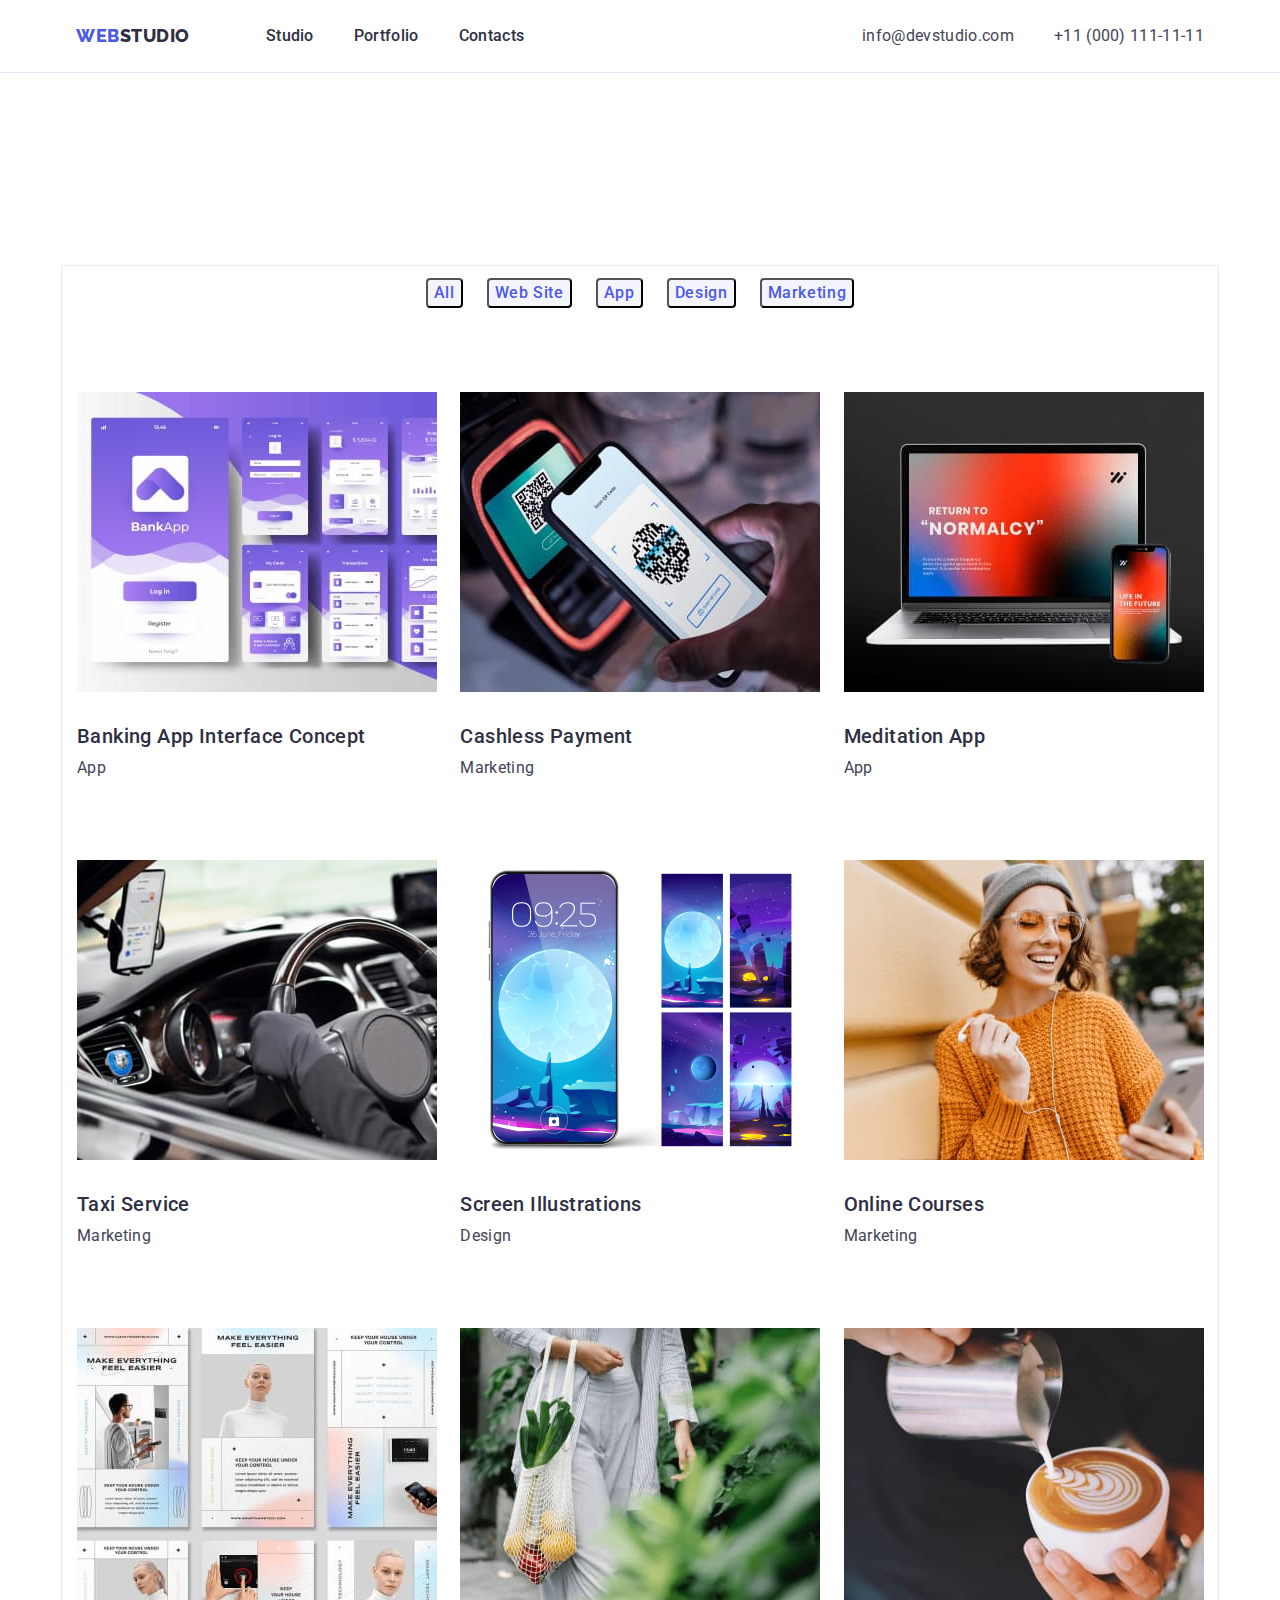
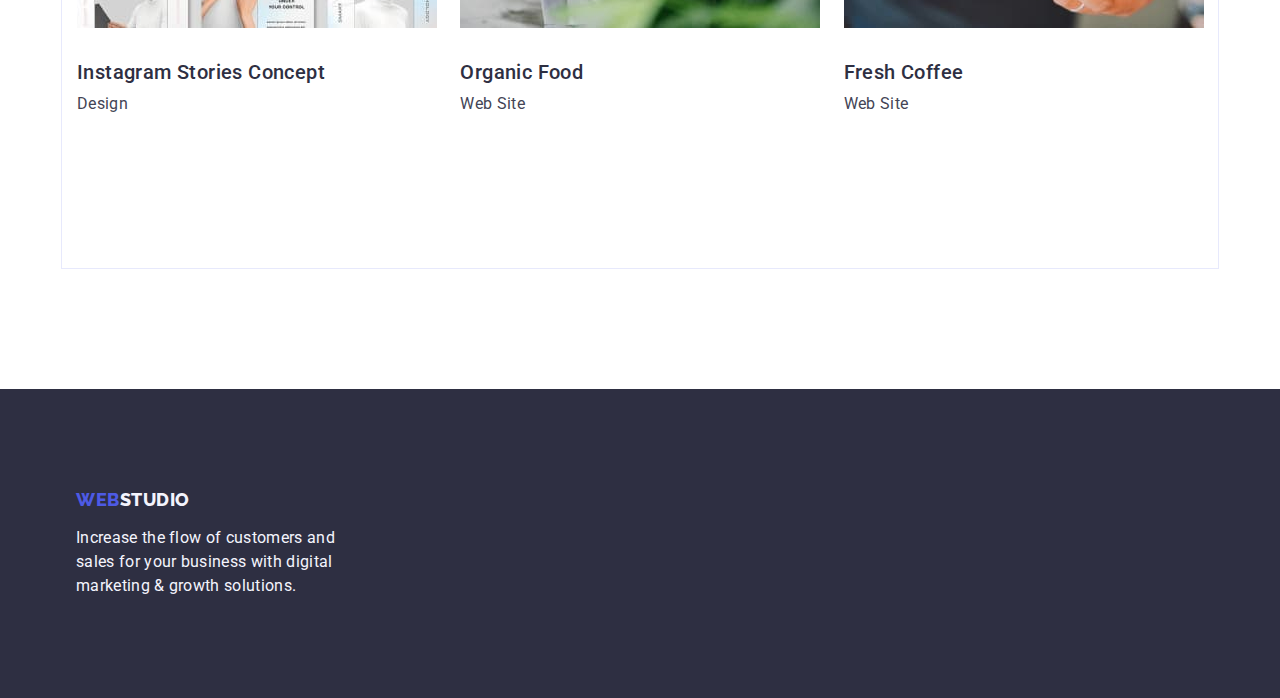
==== commit c58a4d23: "corrected" ====
--- a/portfolio.html
+++ b/portfolio.html
@@ -59,7 +59,7 @@
 
     <main>
       <section class="projects">
-        <div class="container">
+        <div class="container projects-container">
           <h1 hidden>List of projects</h1>
           <ul class="list projects-list-btn">
             <li class="list-item">
@@ -78,7 +78,7 @@
               <button type="button" class="btn-filter">Marketing</button>
             </li>
           </ul>
-<div class=" projects-container">
+
           <ul class="projects-list list">
             <li class="projects-item">
               <a class="projects-link link" href="">
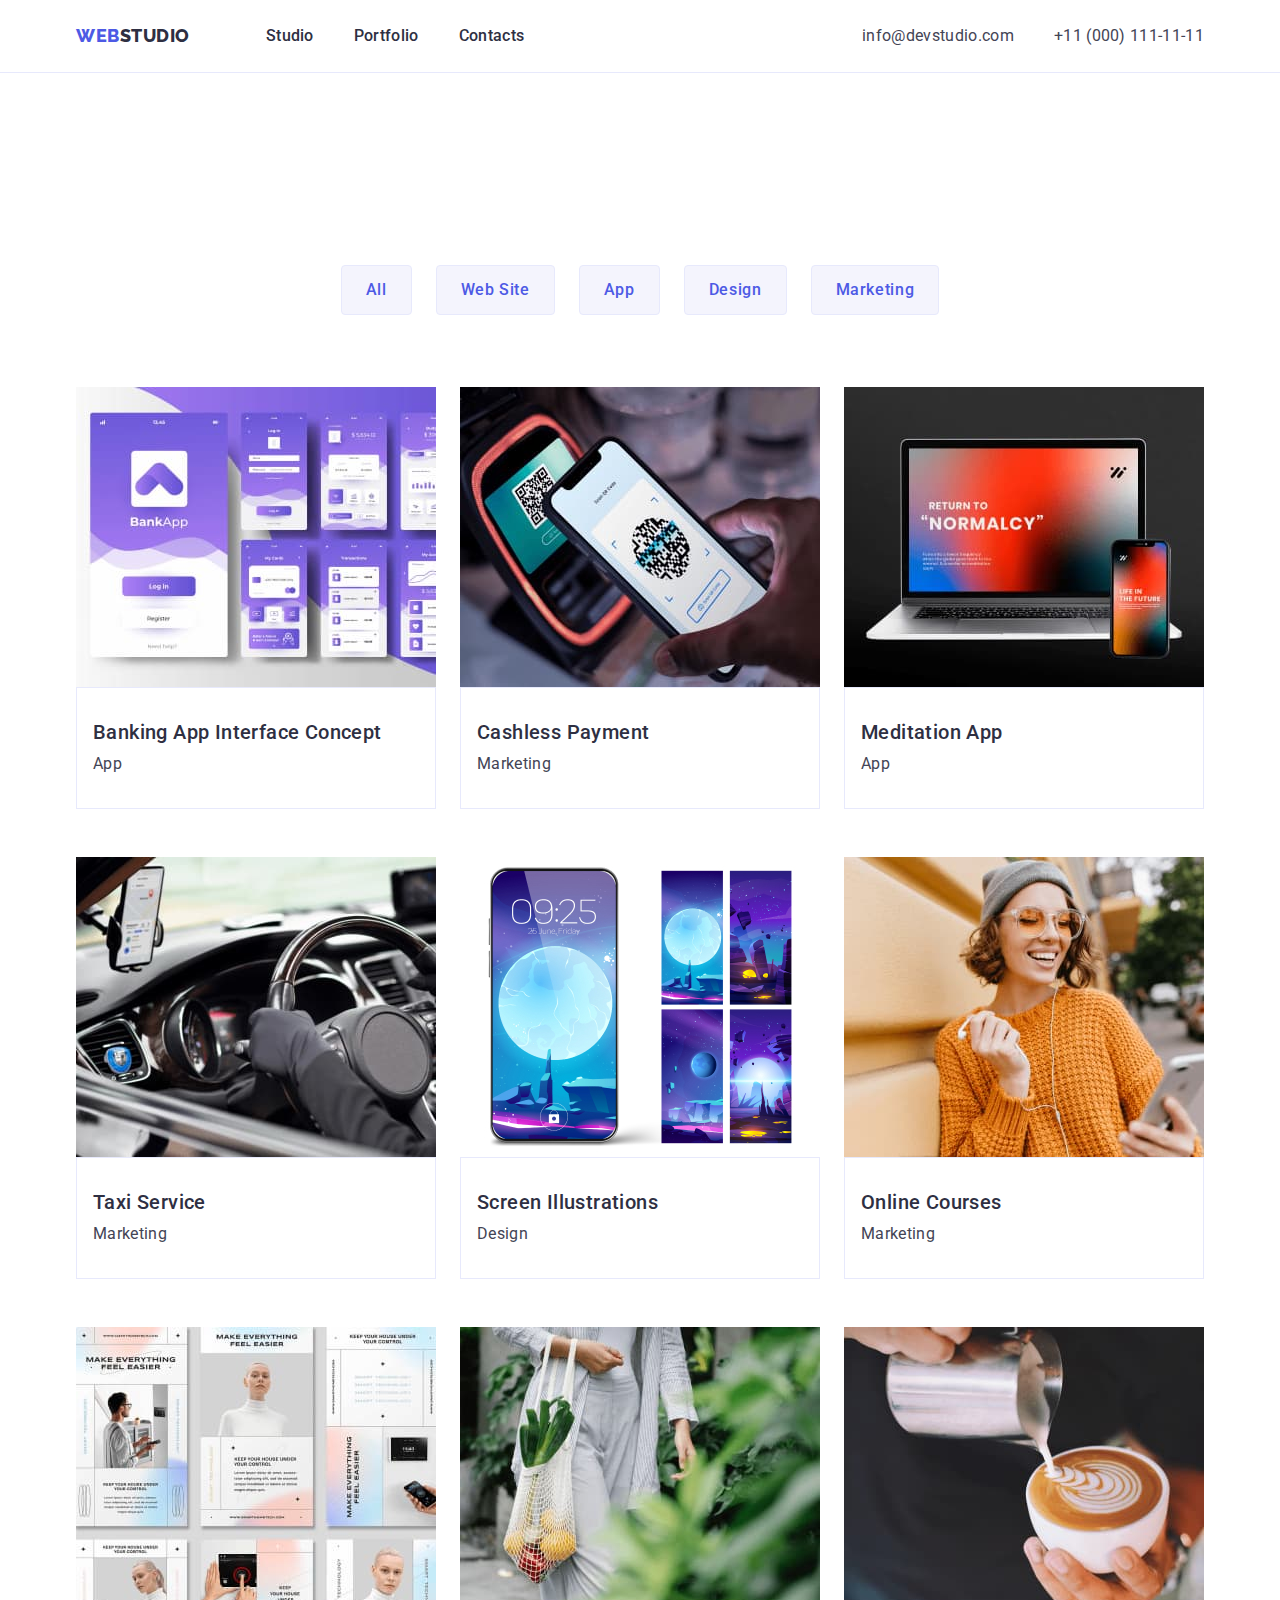
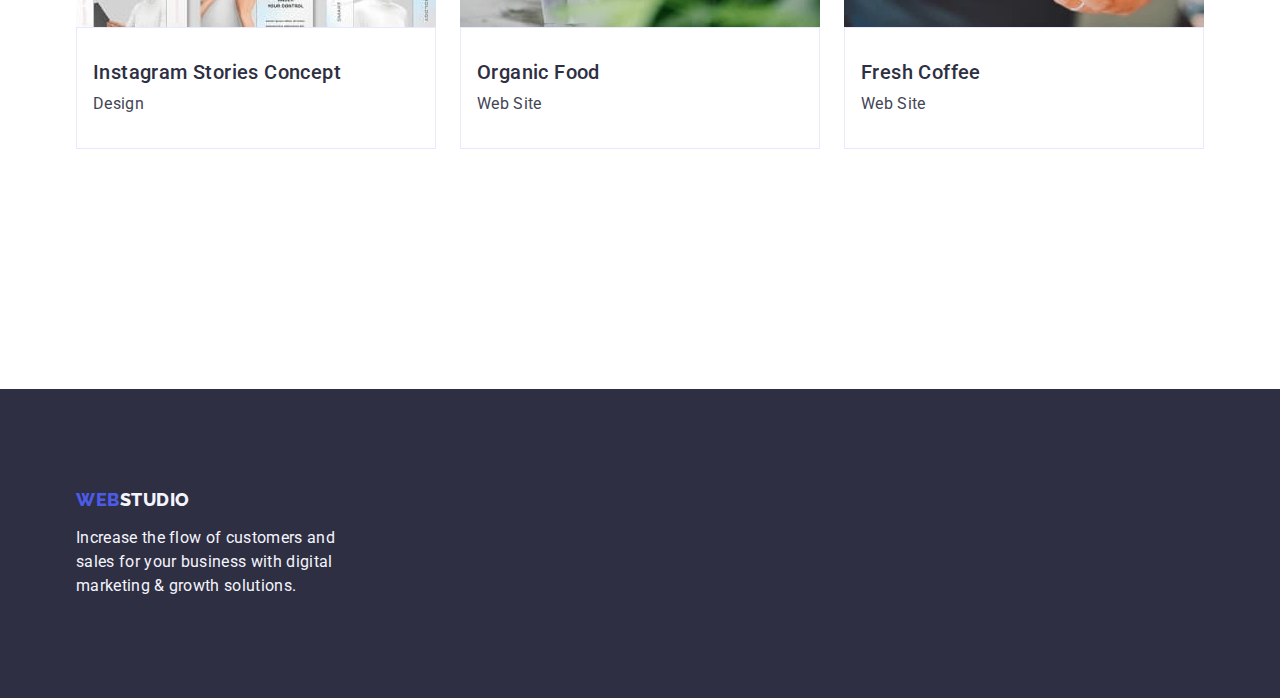
==== commit 4e6c9317: "terminal" ====
--- a/portfolio.html
+++ b/portfolio.html
@@ -21,11 +21,9 @@
     <header class="page-header header-portfolio">
       <div class="container page-header-container">
         <nav class="nav-header">
-          <div class="logo-header">
-            <a class="logo link" href="./index.html"
-              >Web<span class="part-logo">Studio</span></a
-            >
-          </div>
+          <a class="logo link logo-header" href="./index.html"
+            >Web<span class="part-logo">Studio</span></a
+          >
           <ul class="menu list">
             <li class="menu-item">
               <a class="menu-link link" href="./index.html">Studio</a>
@@ -59,7 +57,7 @@
 
     <main>
       <section class="projects">
-        <div class="container projects-container">
+        <div class="container">
           <h1 hidden>List of projects</h1>
           <ul class="list projects-list-btn">
             <li class="list-item">
--- a/css/styles.css
+++ b/css/styles.css
@@ -302,6 +302,8 @@
 }
 .btn-filter {
   border-radius: 4px;
+  padding: 12px 24px;
+  border: 1px solid var(--border-btn);
 
   font-weight: 500;
   font-size: 16px;
@@ -322,15 +324,10 @@
 .projects {
   padding: 96px 0 120px;
 }
-.projects-container {
-  padding: 32px 16p;
-  border: 1px solid #e7e9fc;
-}
 
 .projects-list-btn {
   display: flex;
   gap: 24px;
-  padding: 12px 24px;
   justify-content: center;
   margin-bottom: 72px;
 }
@@ -368,6 +365,6 @@
   margin-bottom: 0;
 }
 .projects-text {
-  padding-top: 32px;
-  padding-bottom: 32px;
-}
+  padding: 32px 16px;
+  border: 1px solid #e7e9fc;
+}
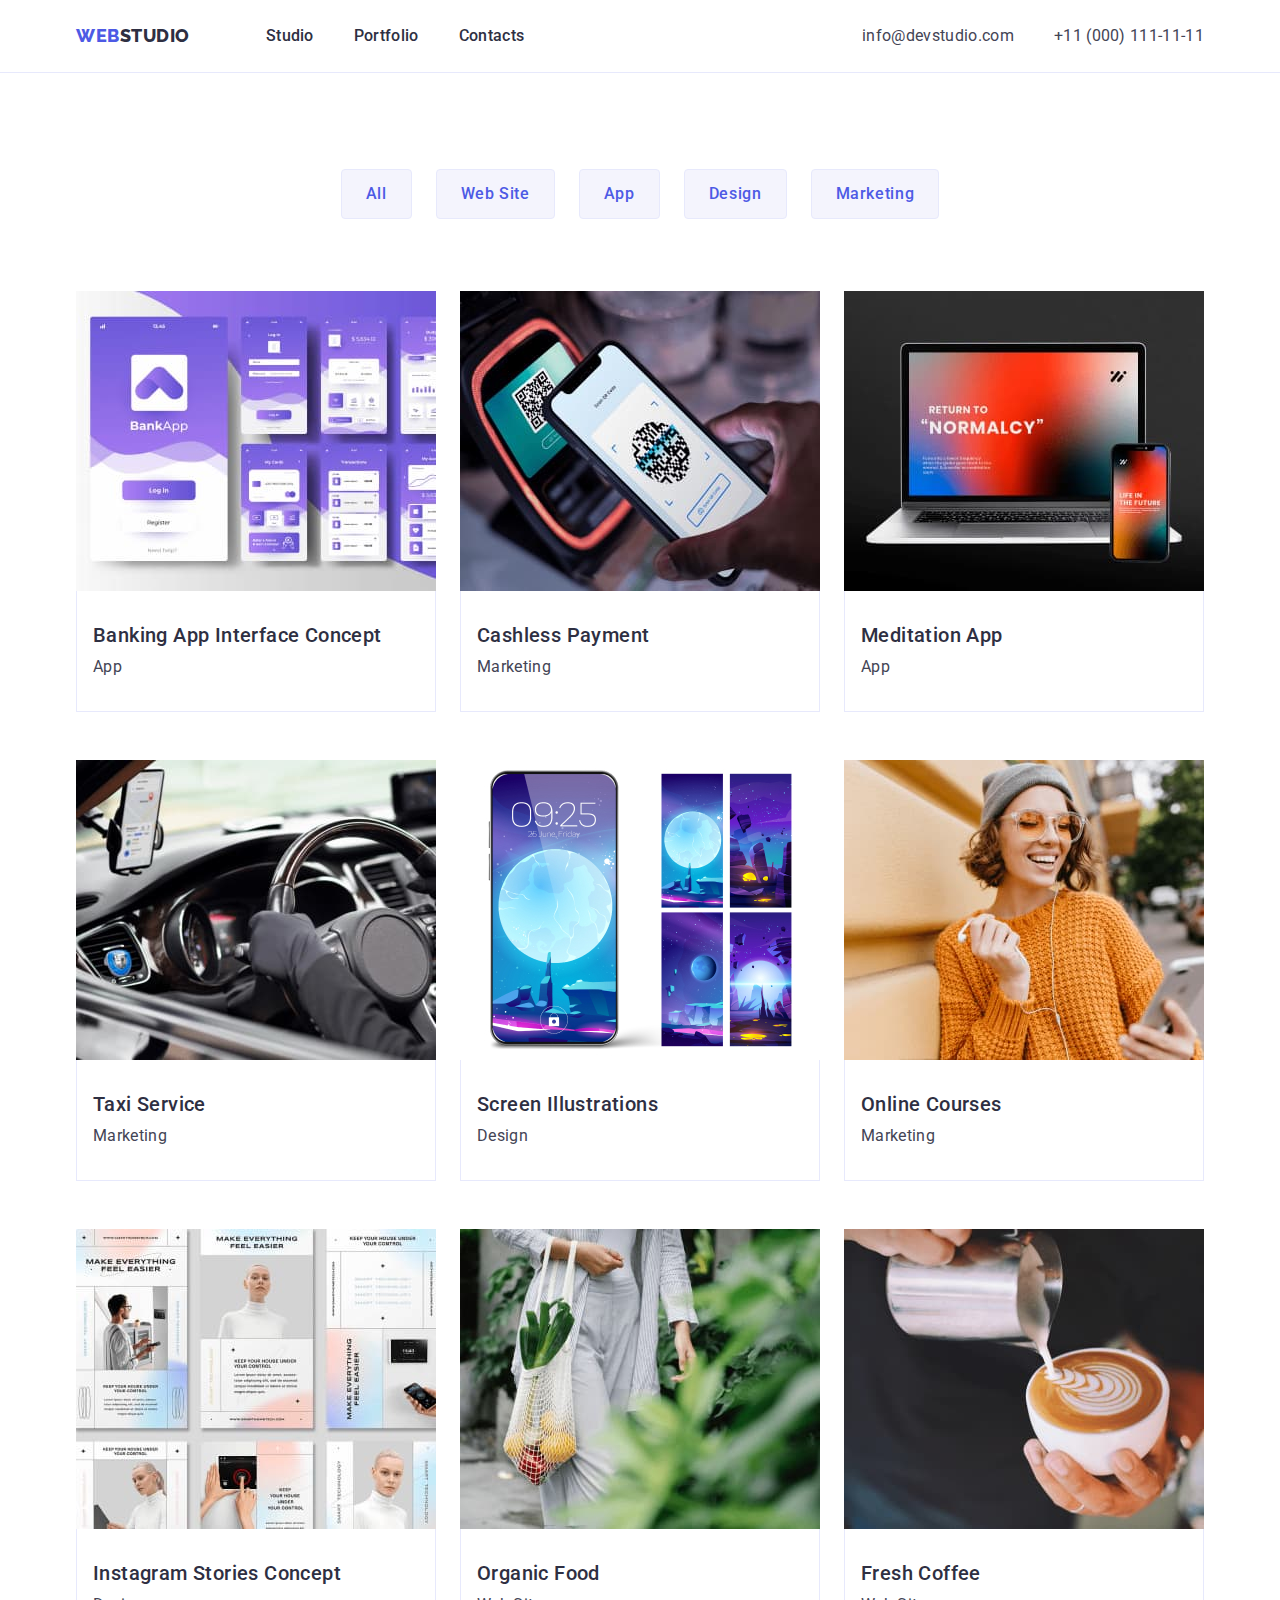
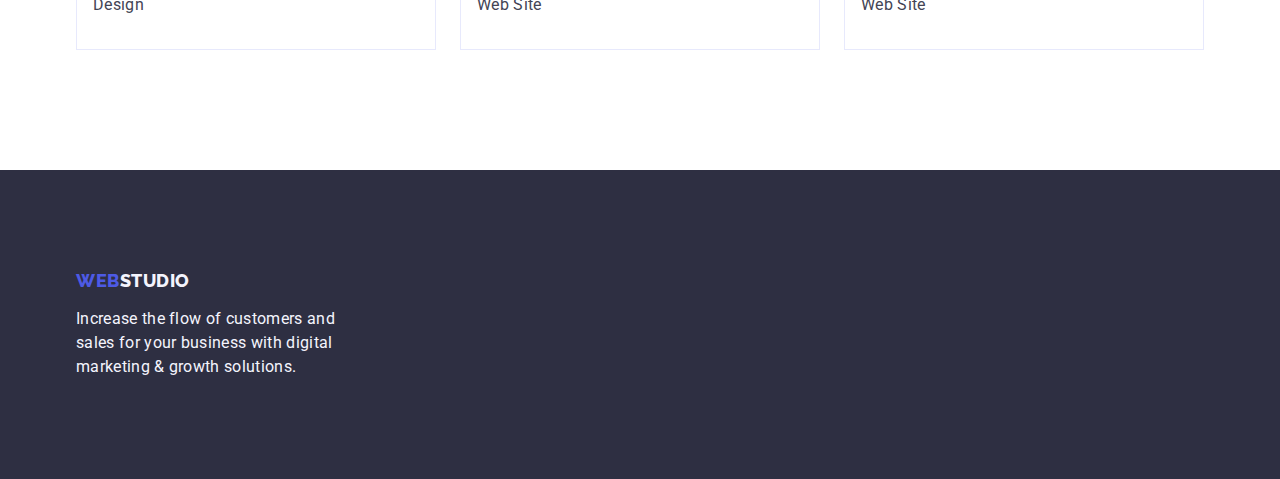
==== commit 9c0d7a86: "homework 3" ====
--- a/portfolio.html
+++ b/portfolio.html
@@ -58,7 +58,7 @@
     <main>
       <section class="projects">
         <div class="container">
-          <h1 hidden>List of projects</h1>
+          <h1 class="visually-hidden">List of projects</h1>
           <ul class="list projects-list-btn">
             <li class="list-item">
               <button type="button" class="btn-filter">All</button>
--- a/css/styles.css
+++ b/css/styles.css
@@ -79,38 +79,30 @@
 }
 
 .page-header {
+  border-bottom: 1px solid #e7e9fc;
+}
+
+.page-header-container {
   display: flex;
   align-items: center;
+}
+.nav-header {
+  display: flex;
+  align-items: center;
+}
+.menu {
+  display: flex;
+  gap: 40px;
+}
+.contact-information {
+  display: flex;
+  gap: 40px;
+}
+.menu-link {
+  display: block;
   padding-top: 24px;
   padding-bottom: 24px;
-  border-bottom: 1px solid #e7e9fc;
-}
-
-.page-header-container {
-  display: flex;
-  align-items: center;
-}
-.nav-header {
-  display: flex;
-  align-items: center;
-}
-.menu {
-  display: flex;
-  gap: 40px;
-}
-.menu .link {
-  padding-top: 24px;
-  padding-bottom: 24px;
-}
-.contact-information {
-  display: flex;
-  gap: 40px;
-}
-.contacts .link {
-  padding-top: 24px;
-  padding-bottom: 24px;
-}
-.menu-link {
+
   font-weight: 500;
   font-size: 16px;
   line-height: 1.5;
@@ -130,14 +122,14 @@
   color: var(--hover-focus-color);
 }
 .contact-information-link {
+  display: block;
+  padding-top: 24px;
+  padding-bottom: 24px;
+
   font-size: 16px;
   line-height: 1.5;
   letter-spacing: 0.02em;
   color: var(--primary-text-color);
-}
-.current:hover,
-.current:focus {
-  color: var(--hover-focus-color);
 }
 
 /* Hero section */
@@ -180,6 +172,19 @@
 .btn-order:focus {
   background-color: var(--hover-focus-color);
 }
+.visually-hidden {
+  position: absolute;
+  width: 1px;
+  height: 1px;
+  margin: -1px;
+  border: 0;
+  padding: 0;
+
+  white-space: nowrap;
+  clip-path: inset(100%);
+  clip: rect(0 0 0 0);
+  overflow: hidden;
+}
 
 /* Feautures section */
 .feautures-list {
@@ -297,9 +302,6 @@
 
 /* Portfolio */
 
-.header-portfolio {
-  margin-bottom: 96px;
-}
 .btn-filter {
   border-radius: 4px;
   padding: 12px 24px;
@@ -334,7 +336,8 @@
 .projects-list {
   display: flex;
   flex-wrap: wrap;
-  margin-bottom: 120px;
+  column-gap: 24px;
+  row-gap: 48px;
 }
 .projects-tittle {
   font-weight: 500;
@@ -353,18 +356,16 @@
 }
 .projects-item {
   width: calc((100% - 48px) / 3);
-  margin-right: 24px;
-  margin-bottom: 48px;
-
   background-color: #ffffff;
 }
-.projects-item:nth-child(3n) {
+/* .projects-item:nth-child(3n) { 
   margin-right: 0;
 }
 .projects-item:nth-last-child(-n + 3) {
   margin-bottom: 0;
-}
+}*/
 .projects-text {
   padding: 32px 16px;
   border: 1px solid #e7e9fc;
-}
+  border-top: none;
+}
